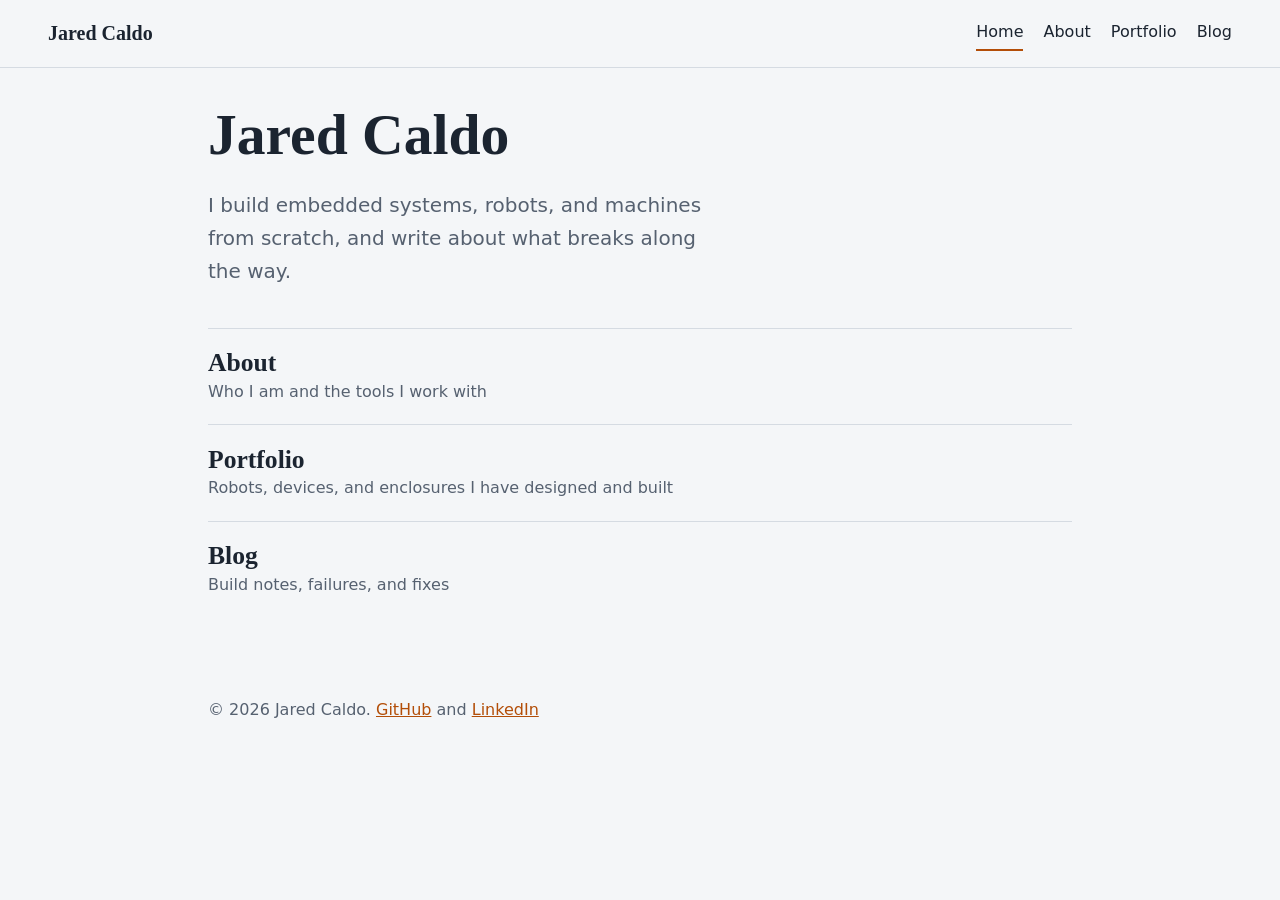
==== index.html @ 3f24a645 "placeholderfolio" ====
<!DOCTYPE html>
<html lang="en"><head><meta charset="utf-8"><meta name="viewport" content="width=device-width, initial-scale=1">
<title>Jared Caldo | Embedded systems and robotics</title><meta name="description" content="Portfolio and blog of Jared Caldo, who builds embedded systems, robots, and machines from scratch."><link rel="stylesheet" href="/assets/css/style.css"></head>
<body><header class="top"><a class="brand" href="/">Jared Caldo</a><nav><a href="/" aria-current="page">Home</a><a href="/about/">About</a><a href="/portfolio/">Portfolio</a><a href="/blog/">Blog</a></nav></header>
<main>
<h1>Jared Caldo</h1><p class="lead">I build embedded systems, robots, and machines from scratch, and write about what breaks along the way.</p>
<div class="rows"><a href="/about/"><strong>About</strong><span>Who I am and the tools I work with</span></a>
<a href="/portfolio/"><strong>Portfolio</strong><span>Robots, devices, and enclosures I have designed and built</span></a>
<a href="/blog/"><strong>Blog</strong><span>Build notes, failures, and fixes</span></a></div></main>
<footer><p>© 2026 Jared Caldo. <a href="https://github.com/iluvtaho">GitHub</a> and <a href="https://www.linkedin.com/in/jared-caldo-1086653a9">LinkedIn</a></p></footer></body></html>
---- assets/css/style.css ----
:root{--bg:#F4F6F8;--card:#fff;--ink:#1B2430;--mut:#566170;--ac:#B34E08;--line:#D5DBE2}
@media(prefers-color-scheme:dark){:root{--bg:#141B24;--card:#1B2430;--ink:#E8EDF2;--mut:#A3AFBC;--ac:#F29A4B;--line:#2E3A48}}
*{box-sizing:border-box}
body{margin:0;background:var(--bg);color:var(--ink);font:1rem/1.65 system-ui,-apple-system,"Segoe UI",Roboto,Arial,sans-serif}
h1,h2,h3,.brand,.rows strong{font-family:Georgia,"Times New Roman",serif;line-height:1.2}
h1{font-size:clamp(2.2rem,7vw,3.6rem);margin:0 0 .75rem}
h2{font-size:clamp(1.3rem,3.5vw,1.7rem);margin:2.2rem 0 .5rem}
a{color:var(--ac)}
a:focus-visible{outline:2px solid var(--ac);outline-offset:3px}
img{max-width:100%;height:auto}
.top{display:flex;flex-wrap:wrap;gap:.5rem 1.5rem;align-items:center;justify-content:space-between;padding:1rem clamp(1rem,5vw,3rem);border-bottom:1px solid var(--line)}
.brand{font-size:1.25rem;font-weight:700;color:var(--ink);text-decoration:none}
nav{display:flex;flex-wrap:wrap;gap:1.25rem}
nav a{color:var(--ink);text-decoration:none;padding:.2rem 0;border-bottom:2px solid transparent}
nav a[aria-current]{border-color:var(--ac)}
main,footer{max-width:60rem;margin:0 auto;padding:2rem clamp(1rem,5vw,3rem)}
footer{color:var(--mut)}
p,li{max-width:70ch}
.lead{font-size:1.25rem;color:var(--mut);max-width:40ch}
.rows{margin-top:2.5rem}
.rows a{display:block;padding:1.2rem 0;border-top:1px solid var(--line);color:var(--ink);text-decoration:none}
.rows strong{display:block;font-size:1.6rem}
.rows span{color:var(--mut)}
.rows a:hover strong{color:var(--ac)}
.grid{display:grid;grid-template-columns:repeat(auto-fit,minmax(16rem,1fr));gap:1rem;margin:1.5rem 0}
.card{display:block;background:var(--card);border:1px solid var(--line);border-radius:.5rem;padding:1.25rem;color:var(--ink);text-decoration:none}
a.card:hover{border-color:var(--ac)}
.card h3{margin:0 0 .4rem}
.card p{margin:0 0 .5rem;color:var(--mut)}
.card small{color:var(--mut)}
.wip{display:inline-block;font-size:.85rem;font-weight:700;color:#fff;background:#B34E08;border-radius:1rem;padding:.1rem .7rem;margin-bottom:.5rem}
.spec{display:grid;grid-template-columns:max-content 1fr;gap:.35rem 1.5rem;margin:1.5rem 0;padding:1rem 1.25rem;border:1px solid var(--line);border-radius:.5rem;background:var(--card)}
.spec dt{color:var(--mut)}
.spec dd{margin:0;font-weight:600}
.ph{display:grid;place-items:center;min-height:12rem;margin:1.5rem 0;padding:1rem;border:2px dashed var(--line);border-radius:.5rem;color:var(--mut);text-align:center}
.date{color:var(--mut)}
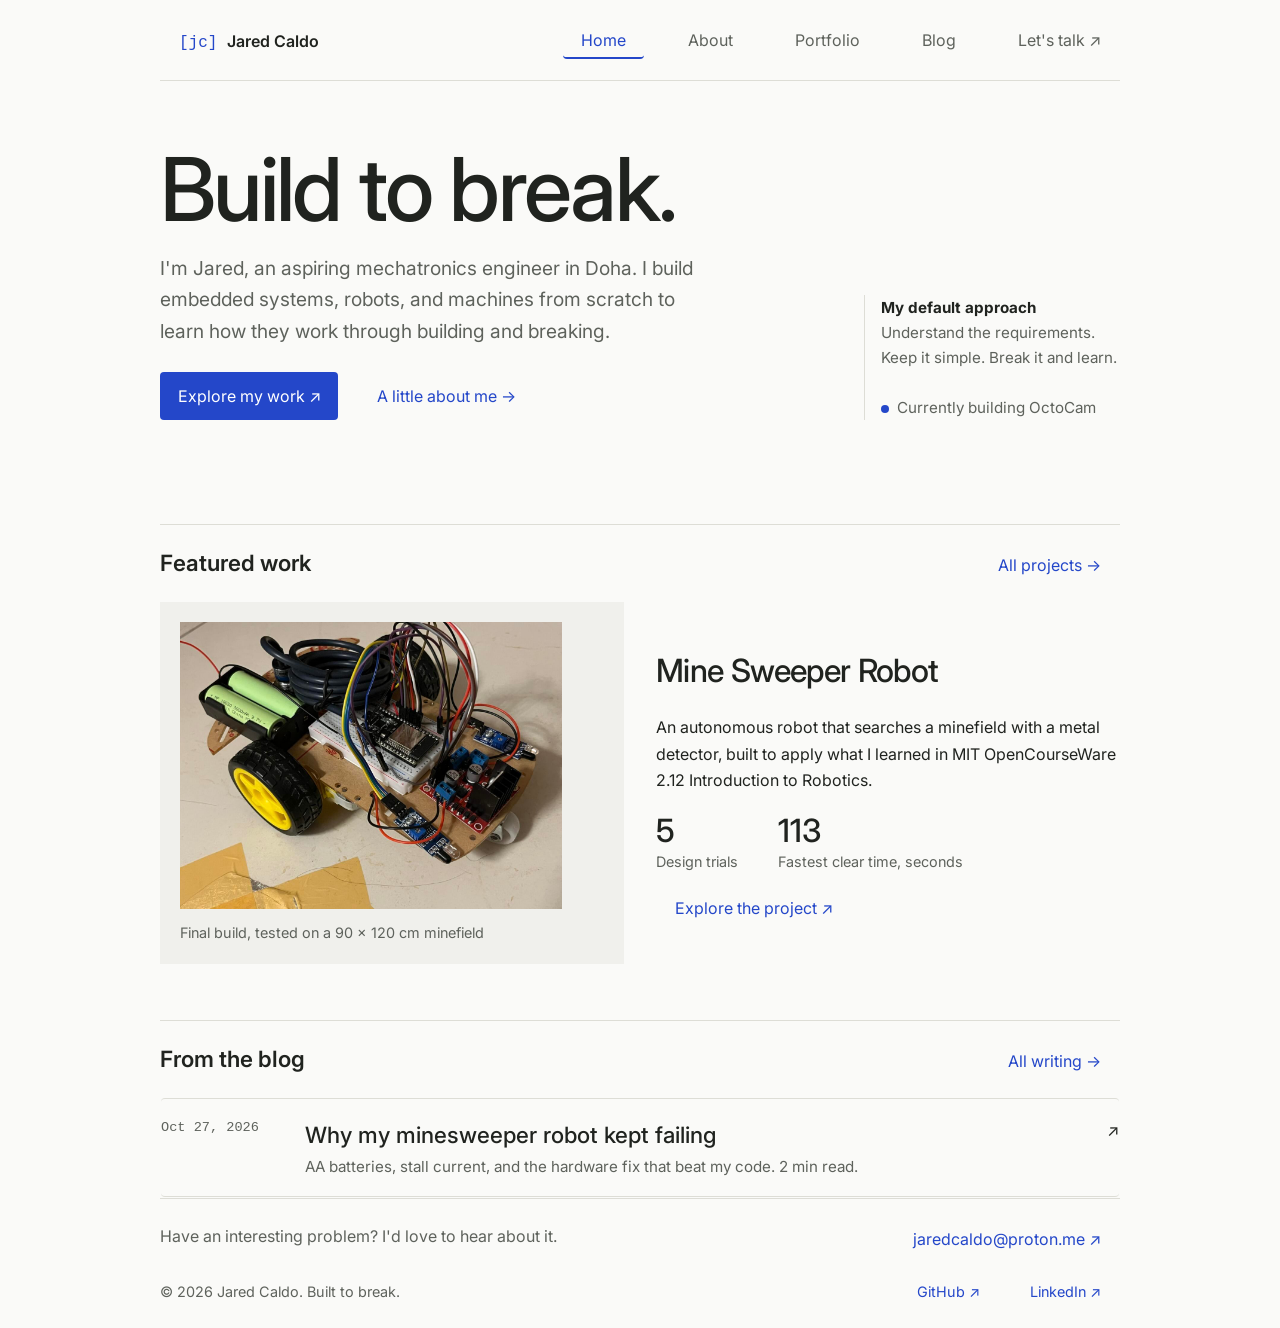
==== commit c42976ed: "final portofolio" ====
--- a/index.html
+++ b/index.html
@@ -1,10 +1,10 @@
-<!DOCTYPE html>
-<html lang="en"><head><meta charset="utf-8"><meta name="viewport" content="width=device-width, initial-scale=1">
-<title>Jared Caldo | Embedded systems and robotics</title><meta name="description" content="Portfolio and blog of Jared Caldo, who builds embedded systems, robots, and machines from scratch."><link rel="stylesheet" href="/assets/css/style.css"></head>
-<body><header class="top"><a class="brand" href="/">Jared Caldo</a><nav><a href="/" aria-current="page">Home</a><a href="/about/">About</a><a href="/portfolio/">Portfolio</a><a href="/blog/">Blog</a></nav></header>
-<main>
-<h1>Jared Caldo</h1><p class="lead">I build embedded systems, robots, and machines from scratch, and write about what breaks along the way.</p>
-<div class="rows"><a href="/about/"><strong>About</strong><span>Who I am and the tools I work with</span></a>
-<a href="/portfolio/"><strong>Portfolio</strong><span>Robots, devices, and enclosures I have designed and built</span></a>
-<a href="/blog/"><strong>Blog</strong><span>Build notes, failures, and fixes</span></a></div></main>
-<footer><p>© 2026 Jared Caldo. <a href="https://github.com/iluvtaho">GitHub</a> and <a href="https://www.linkedin.com/in/jared-caldo-1086653a9">LinkedIn</a></p></footer></body></html>+<!DOCTYPE html><html lang="en"><head><meta charset="utf-8"><meta name="viewport" content="width=device-width, initial-scale=1">
+<title>Jared Caldo | Build to break</title><meta name="description" content="Jared Caldo builds embedded systems, robots, and machines from scratch."><link rel="preconnect" href="https://fonts.googleapis.com"><link rel="preconnect" href="https://fonts.gstatic.com" crossorigin><link rel="stylesheet" href="https://fonts.googleapis.com/css2?family=Inter:wght@400;500;600&display=swap"><link rel="stylesheet" href="/assets/css/style.css"></head>
+<body><header class="wrap"><div class="bar"><a class="brand" href="/"><span>[jc]</span>Jared Caldo</a><nav><a href="/" aria-current="page">Home</a><a href="/about/">About</a><a href="/portfolio/">Portfolio</a><a href="/blog/">Blog</a><a href="mailto:jaredcaldo@proton.me">Let's talk ↗</a></nav></div></header>
+<main class="wrap">
+<div class="hero"><div><h1 class="big">Build to break.</h1><p class="lead">I'm Jared, an aspiring mechatronics engineer in Doha. I build embedded systems, robots, and machines from scratch to learn how they work through building and breaking.</p>
+<a class="btn" href="/portfolio/">Explore my work ↗</a><a href="/about/">A little about me →</a></div>
+<div class="side"><b>My default approach</b>Understand the requirements. Keep it simple. Break it and learn.<br><br><span class="now">Currently building OctoCam</span></div></div>
+<div class="sec"><h2>Featured work</h2><a href="/portfolio/">All projects →</a></div><div class="feat"><div class="panel"><img src="/assets/img/mine-sweeper-final.jpg" alt="Wheeled robot with an ESP32, breadboard wiring, and two 18650 batteries on a two-wheel chassis"><p>Final build, tested on a 90 x 120 cm minefield</p></div><div><h3>Mine Sweeper Robot</h3><p>An autonomous robot that searches a minefield with a metal detector, built to apply what I learned in MIT OpenCourseWare 2.12 Introduction to Robotics.</p>
+<div class="stats"><div><b>5</b><span>Design trials</span></div><div><b>113</b><span>Fastest clear time, seconds</span></div></div><a href="/portfolio/mine-sweeper-robot/">Explore the project ↗</a></div></div><div class="sec"><h2>From the blog</h2><a href="/blog/">All writing →</a></div><a class="row" href="/blog/minesweeper-power-problem/"><span class="date">Oct 27, 2026</span><span><strong>Why my minesweeper robot kept failing</strong><small>AA batteries, stall current, and the hardware fix that beat my code. 2 min read.</small></span><span>↗</span></a></main>
+<footer class="wrap"><div class="foot"><span>Have an interesting problem? I'd love to hear about it.</span><a href="mailto:jaredcaldo@proton.me">jaredcaldo@proton.me ↗</a></div><div class="foot"><span>© 2026 Jared Caldo. Built to break.</span><span><a href="https://github.com/iluvtaho">GitHub ↗</a> &nbsp; <a href="https://www.linkedin.com/in/jared-caldo-1086653a9">LinkedIn ↗</a></span></div></footer></body></html>
--- a/assets/css/style.css
+++ b/assets/css/style.css
@@ -1,37 +1,54 @@
 
-:root{--bg:#F4F6F8;--card:#fff;--ink:#1B2430;--mut:#566170;--ac:#B34E08;--line:#D5DBE2}
-@media(prefers-color-scheme:dark){:root{--bg:#141B24;--card:#1B2430;--ink:#E8EDF2;--mut:#A3AFBC;--ac:#F29A4B;--line:#2E3A48}}
+:root{--bg:#FAFAF8;--ink:#20231F;--mut:#5E625C;--line:#DDDDD6;--panel:#F0F0EC;--ac:#2447C9}
 *{box-sizing:border-box}
-body{margin:0;background:var(--bg);color:var(--ink);font:1rem/1.65 system-ui,-apple-system,"Segoe UI",Roboto,Arial,sans-serif}
-h1,h2,h3,.brand,.rows strong{font-family:Georgia,"Times New Roman",serif;line-height:1.2}
-h1{font-size:clamp(2.2rem,7vw,3.6rem);margin:0 0 .75rem}
-h2{font-size:clamp(1.3rem,3.5vw,1.7rem);margin:2.2rem 0 .5rem}
-a{color:var(--ac)}
+body{margin:0;background:var(--bg);color:var(--ink);font:1rem/1.65 Inter,system-ui,-apple-system,"Segoe UI",Roboto,sans-serif}
+.wrap{max-width:64rem;margin:0 auto;padding:0 clamp(1rem,5vw,2rem)}
+a{color:var(--ac);text-decoration:none;transition-duration: 1s;border-radius:.25rem; padding: 2px 18px; margin: 1px; outline: rgba(255, 255, 255, 0); outline-offset: -2px;}a:hover{text-decoration:none;color: var(--ac); outline: 2px solid var(--ac); outline-offset: 3px;}
 a:focus-visible{outline:2px solid var(--ac);outline-offset:3px}
-img{max-width:100%;height:auto}
-.top{display:flex;flex-wrap:wrap;gap:.5rem 1.5rem;align-items:center;justify-content:space-between;padding:1rem clamp(1rem,5vw,3rem);border-bottom:1px solid var(--line)}
-.brand{font-size:1.25rem;font-weight:700;color:var(--ink);text-decoration:none}
-nav{display:flex;flex-wrap:wrap;gap:1.25rem}
-nav a{color:var(--ink);text-decoration:none;padding:.2rem 0;border-bottom:2px solid transparent}
-nav a[aria-current]{border-color:var(--ac)}
-main,footer{max-width:60rem;margin:0 auto;padding:2rem clamp(1rem,5vw,3rem)}
-footer{color:var(--mut)}
+img{max-width:90%;height:auto;display:block;transition-duration: 1.5s;}
+img:hover{max-width:100%;display: block;}
 p,li{max-width:70ch}
-.lead{font-size:1.25rem;color:var(--mut);max-width:40ch}
-.rows{margin-top:2.5rem}
-.rows a{display:block;padding:1.2rem 0;border-top:1px solid var(--line);color:var(--ink);text-decoration:none}
-.rows strong{display:block;font-size:1.6rem}
-.rows span{color:var(--mut)}
-.rows a:hover strong{color:var(--ac)}
-.grid{display:grid;grid-template-columns:repeat(auto-fit,minmax(16rem,1fr));gap:1rem;margin:1.5rem 0}
-.card{display:block;background:var(--card);border:1px solid var(--line);border-radius:.5rem;padding:1.25rem;color:var(--ink);text-decoration:none}
-a.card:hover{border-color:var(--ac)}
-.card h3{margin:0 0 .4rem}
-.card p{margin:0 0 .5rem;color:var(--mut)}
-.card small{color:var(--mut)}
-.wip{display:inline-block;font-size:.85rem;font-weight:700;color:#fff;background:#B34E08;border-radius:1rem;padding:.1rem .7rem;margin-bottom:.5rem}
-.spec{display:grid;grid-template-columns:max-content 1fr;gap:.35rem 1.5rem;margin:1.5rem 0;padding:1rem 1.25rem;border:1px solid var(--line);border-radius:.5rem;background:var(--card)}
-.spec dt{color:var(--mut)}
-.spec dd{margin:0;font-weight:600}
-.ph{display:grid;place-items:center;min-height:12rem;margin:1.5rem 0;padding:1rem;border:2px dashed var(--line);border-radius:.5rem;color:var(--mut);text-align:center}
-.date{color:var(--mut)}
+.bar{display:flex;flex-wrap:wrap;gap:.5rem 1.5rem;align-items:center;justify-content:space-between;padding:1.5rem 0 1.25rem;border-bottom:1px solid var(--line)}
+.brand{color:var(--ink);font-weight:600}.brand span{font-family:ui-monospace,SFMono-Regular,Menlo,Consolas,monospace;color:var(--ac);font-weight:400;margin-right:.6rem}
+nav{display:flex;flex-wrap:wrap;gap:1.5rem}nav a{color:var(--mut);padding-bottom:.2rem;border-bottom:2px solid transparent}
+nav a[aria-current]{color:var(--ac);border-color:var(--ac)}
+h1{font-weight:500;letter-spacing:-.03em;line-height:1.08;font-size:clamp(2.2rem,6vw,3.4rem);margin:0}
+h1.big{font-size:clamp(2.8rem,10vw,5.5rem);line-height:1}
+h2{font-weight:600}
+.lead{font-size:1.2rem;color:var(--mut);max-width:34rem;margin:1.25rem 0 0}
+.hero{padding:4rem 0 3rem;display:grid;grid-template-columns:1fr 16rem;gap:2rem;align-items:end}
+.head{padding:3.5rem 0 2.5rem}
+.btn{display:inline-block;background:var(--ac);color:#fff;padding:.7rem 1.1rem;border-radius:.25rem;margin:1.5rem 1.25rem 0 0; transition-duration: 0.5s;}
+.btn:hover{text-decoration:none;opacity:.9;padding: 2% 4%;color:#fff;}
+.side{border-left:1px solid var(--line);padding-left:1rem;color:var(--mut);font-size:.95rem}
+.side b{display:block;color:var(--ink)}
+.now::before{content:"";display:inline-block;width:.5rem;height:.5rem;border-radius:50%;background:var(--ac);margin-right:.5rem}
+.sec{display:flex;justify-content:space-between;align-items:baseline;border-top:1px solid var(--line);padding-top:1.25rem;margin:3.5rem 0 1.25rem}
+.sec h2{margin:0;font-size:1.4rem}
+.feat{display:grid;grid-template-columns:1fr 1fr;gap:2rem;align-items:center}
+.panel{background:var(--panel);padding:1.25rem} 
+.panel p{color:var(--mut);margin:.75rem 0 0;font-size:.9rem}
+.ph{display:grid;place-items:center;min-height:11rem;color:var(--mut);text-align:center}
+.feat h3{font-size:2rem;font-weight:500;margin:0 0 .5rem;letter-spacing:-.02em}
+.stats{display:flex;gap:2.5rem;margin:1.25rem 0}
+.stats b{display:block;font-size:2rem;font-weight:500;line-height:1.1}
+.stats span{color:var(--mut);font-size:.9rem}
+.row{display:grid;grid-template-columns:8rem 1fr auto;gap:1rem;padding:1.1rem 0;border-top:1px solid var(--line);border-bottom:1px solid var(--line);color:var(--ink)}
+.row strong{font-size:1.4rem;font-weight:500}.row small{display:block;color:var(--mut);font-size:.95rem}
+.date{color:var(--mut);font-family:ui-monospace,SFMono-Regular,Menlo,Consolas,monospace;font-size:.85rem}
+.cols{display:grid;grid-template-columns:repeat(auto-fit,minmax(16rem,1fr));gap:1.5rem}
+.card{border:1px solid var(--line);padding:1.25rem;color:var(--ink);display:block}
+a.card:hover{border-color:var(--ac);text-decoration:none}
+.card h3{margin:0 0 .4rem;font-weight:500;font-size:1.3rem}
+.card p{color:var(--mut);margin:0 0 .75rem}
+.card .now{color:var(--ac);font-size:.9rem}
+.spec{margin:1.25rem 0}.spec div{display:grid;grid-template-columns:9rem 1fr;gap:1rem;padding:.5rem 0;border-top:1px solid var(--line)}
+.spec dt{color:var(--mut);font-size:.9rem}.spec dd{margin:0;font-family:ui-monospace,SFMono-Regular,Menlo,Consolas,monospace;font-size:.9rem}
+.tl>div{display:grid;grid-template-columns:9rem 1fr;gap:1.5rem;padding:1rem 0;border-top:1px solid var(--line)}
+.tl h3{margin:0;font-weight:500;font-size:1.25rem}.tl p{margin:.25rem 0 0;color:var(--mut)}
+.two{display:grid;grid-template-columns:16rem 1fr;gap:2.5rem}
+.mark{font-family:ui-monospace,SFMono-Regular,Menlo,Consolas,monospace;font-size:3rem;color:var(--ac);margin:0}
+.step b{font-family:ui-monospace,SFMono-Regular,Menlo,Consolas,monospace;color:var(--ac);font-weight:400}.step h3{margin:.25rem 0;font-weight:500}.step p{color:var(--mut);margin:0}
+.foot{display:flex;flex-wrap:wrap;justify-content:space-between;gap:.5rem 1.5rem;border-top:1px solid var(--line);padding:1.5rem 0;color:var(--mut)}
+footer{margin-top:4rem}footer .foot+.foot{border:0;padding-top:0;font-size:.9rem}
+@media(max-width:760px){.hero,.feat,.two{grid-template-columns:1fr}.row,.spec div,.tl>div{grid-template-columns:1fr;gap:.25rem}}
